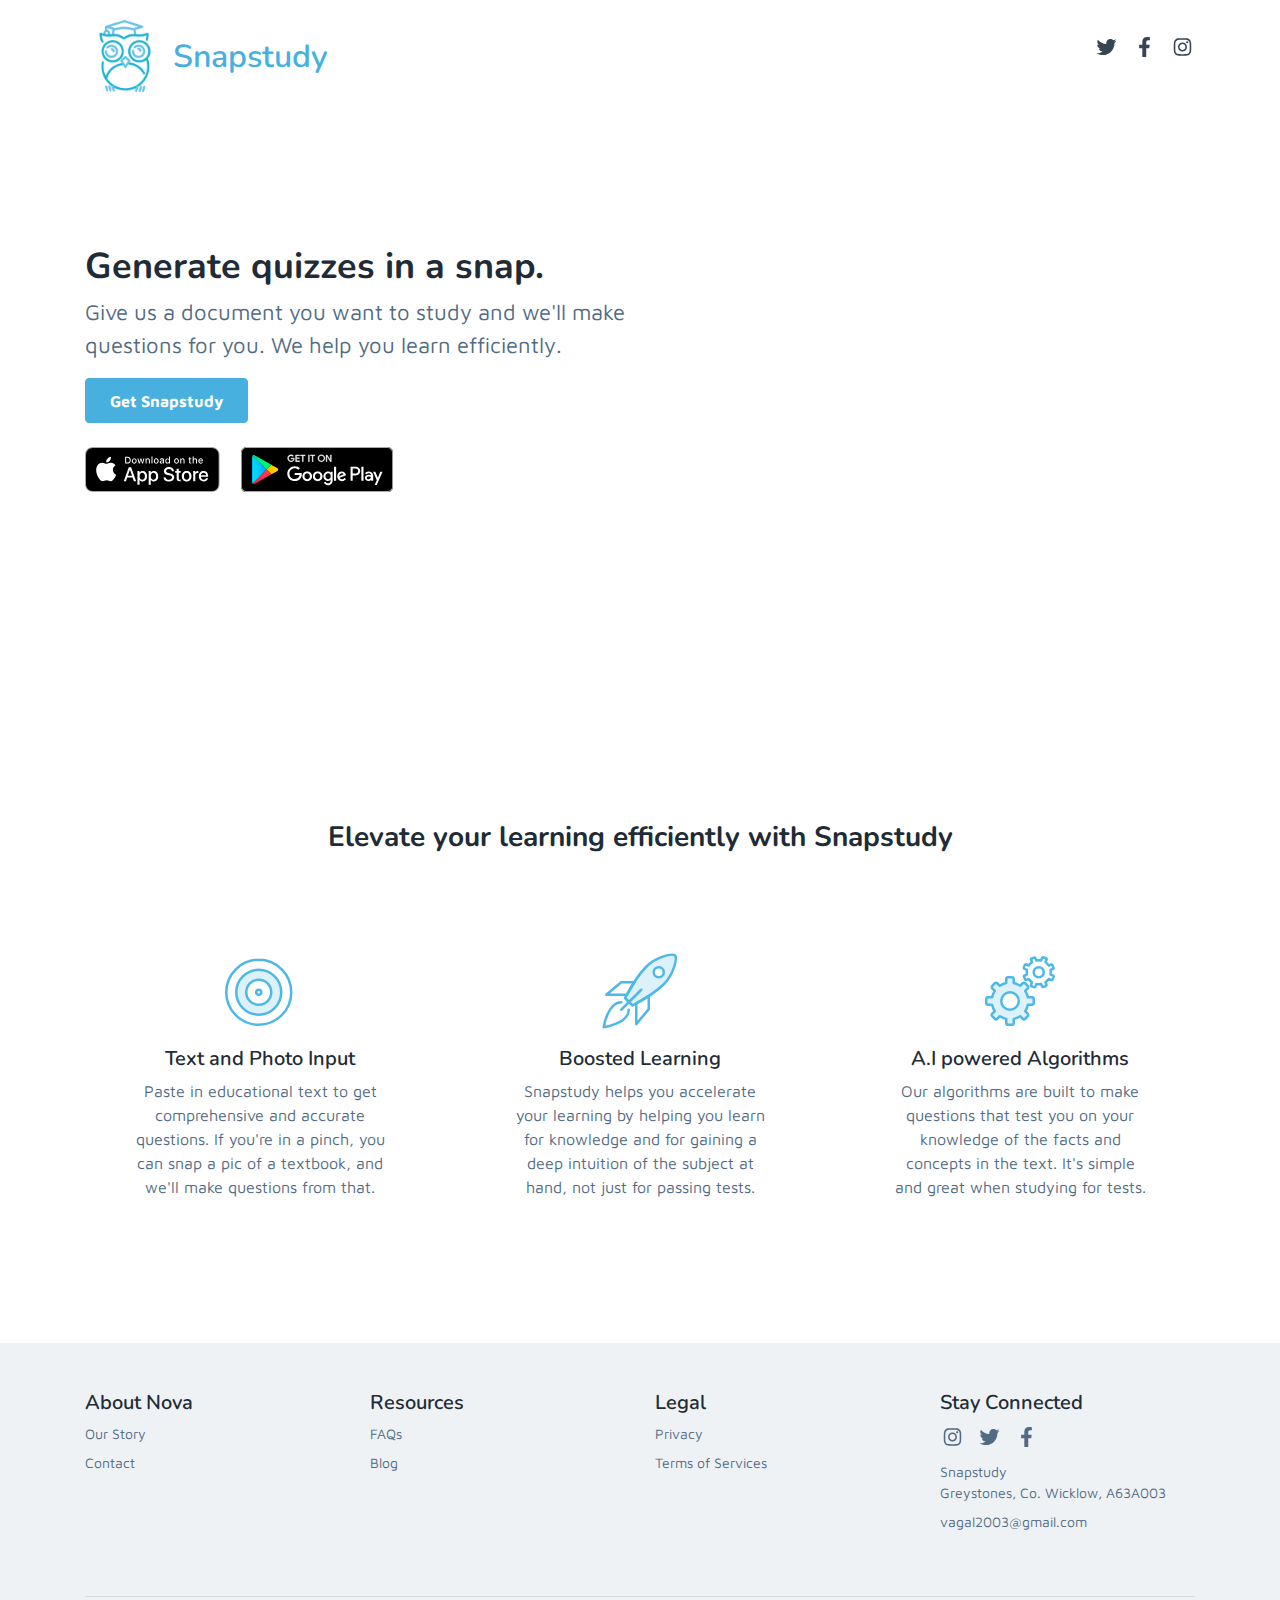
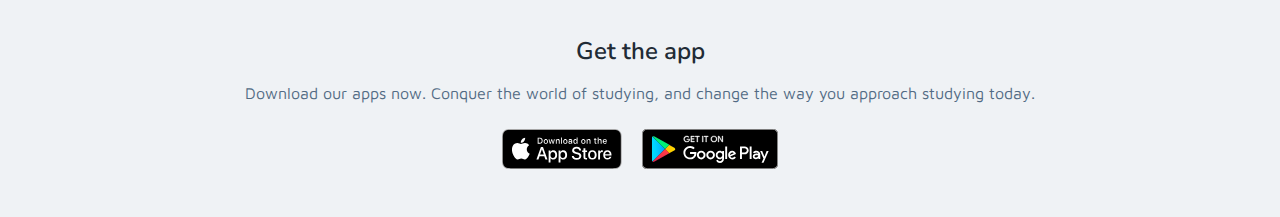
==== index.html @ 15ef6d5c "first commit" ====
<!DOCTYPE html>
<html lang="en"> 
<head>
    <title>Snapstudy - A.I powered Exam Generation</title>
    
    <!-- Meta -->
    <meta charset="utf-8">
    <meta http-equiv="X-UA-Compatible" content="IE=edge">
    <meta name="viewport" content="width=device-width, initial-scale=1.0">
    <meta name="description" content="Bootstrap 4 Mobile App Template">
    <meta name="author" content="Xiaoying Riley at 3rd Wave Media">    
    <!-- <link rel="shortcut icon" href="favicon.ico">  -->
    
    <!-- Google Font -->
    <link href="https://fonts.googleapis.com/css?family=Maven+Pro:400,500,700|Nunito:400,600,700" rel="stylesheet">
    
    <!-- FontAwesome JS-->
	<script defer src="assets/fontawesome/js/all.min.js"></script>
    
    <!-- Plugins CSS -->
    <link rel="stylesheet" href="assets/plugins/jquery-flipster/dist/jquery.flipster.min.css">
    
    
    <!-- Theme CSS -->  
    <link id="theme-style" rel="stylesheet" href="assets/css/theme.css">

</head> 

<body>
	
	<!-- DEMO ONLY --> 
	</div>
    
    <header class="header">
	    
        <div class="branding">
            
            <div class="container position-relative">

				<nav class="navbar navbar-expand-lg" >
                    <h1 class="site-logo"><a class="navbar-brand" href="/"><img class="logo-icon" src="assets/images/logo.png" alt="logo" width="80" height="80"> <span class="logo-text">Snapstudy</span></a></h1>
				</nav>
				
				<!-- // Free Version ONLY -->
				<ul class="social-list list-inline mb-0 position-absolute">
		            <li class="list-inline-item"><a class="text-dark" href="#"><i class="fab fa-twitter fa-fw"></i></a></li>
	                <li class="list-inline-item"><a class="text-dark" href="#"><i class="fab fa-facebook-f fa-fw"></i></a></li>
	                <li class="list-inline-item"><a class="text-dark" href="#"><i class="fab fa-instagram fa-fw"></i></a></li>
	            </ul><!--//social-list-->
	            
            </div><!--//container-->
            
        </div><!--//branding-->
        
        
    </header><!--//header-->
    
    
    <section class="hero-section">
	    <div class="container">
		    <div class="row figure-holder">
			    <div class="col-12 col-md-6 pt-3 pt-md-4">
				    <h2 class="site-headline font-weight-bold mt-lg-5 pt-lg-5">Generate quizzes in a snap.</h2>
				    <div class="site-tagline mb-3">Give us a document you want to study and we'll make questions for you. We help you learn efficiently.</div>
				    <div class="cta-btns">
					    <div class="mb-4"><a class="btn btn-primary font-weight-bold theme-btn" href="https://themes.3rdwavemedia.com/bootstrap-templates/free/nova-bootstrap-landing-page-template-for-mobile-apps/">Get Snapstudy</a></div>
					    <ul class="app-stores list-unstyled list-inline mx-auto mx-md-0 d-inline-block">
						    <li class="list-inline-item mr-3"><a href="#"><img class="ios" src="assets/images/appstore-apple.svg" alt="app-store"></a></li>
						    <li class="list-inline-item"><a target="_blank" href="https://play.google.com/store/apps/details?id=com.aidev.snapstudy"><img class="android" src="assets/images/appstore-android.svg" alt="google play"></a></li>
					    </ul>
				    </div>
			    </div>
		    </div><!--//row-->
	    </div>
    </section><!--//hero-section-->

    
    <section class="benefits-section py-5">
	    
	    <div class="container py-lg-5">
		    <h3 class="mb-5 text-center font-weight-bold">Elevate your learning efficiently with Snapstudy</h3>
		    <div class="row">
		        <div class="item col-12 col-lg-4">
				    <div class="item-inner text-center p-3 p-lg-5 ">
					    <img class="mb-3" src="assets/images/icon-target.svg" alt="" />
					    <h5>Text and Photo Input</h5>
					    <div>Paste in educational text to get comprehensive and accurate questions. If you're in a pinch, you can snap a pic of a textbook, and we'll make questions from that. </div>
				    </div><!--//item-inner-->
			    </div><!--//item-->
			    <div class="item col-12 col-lg-4">
				    <div class="item-inner text-center p-3 p-lg-5">
					    <img class="mb-3" src="assets/images/icon-rocket.svg" alt="" />
					    <h5>Boosted Learning</h5>
					    <div>Snapstudy helps you accelerate your learning by helping you learn for knowledge and for gaining a deep intuition of the subject at hand, not just for passing tests. </div>
				    </div><!--//item-inner-->
			    </div><!--//item-->
			    <div class="item col-12 col-lg-4">
				    <div class="item-inner text-center p-3 p-lg-5">
					    <img class="mb-3" src="assets/images/icon-cogs.svg" alt="" />
					    <h5>A.I powered Algorithms</h5>
					    <div>Our algorithms are built to make questions that test you on your knowledge of the facts and concepts in the text. It's simple and great when studying for tests. </div>
				    </div><!--//item-inner-->
			    </div><!--//item-->
		    </div><!--//row-->
		    <!-- <div class="pt-3 text-center">
			    <a class="btn btn-primary theme-btn theme-btn-ghost font-weight-bold" href="https://themes.3rdwavemedia.com/bootstrap-templates/free/nova-bootstrap-landing-page-template-for-mobile-apps/">Learn More</a>
		    </div> -->
	    </div>
	    
    </section><!--//benefits-section-->
    


    
               
    
    <footer class="footer theme-bg-primary">
	    <div class="container py-5 mb-3">
		    <div class="row">
			    <div class="footer-col col-6 col-lg-3">
				    <h4 class="col-heading">About Nova</h4>
				    <ul class="list-unstyled">
					    <li><a href="#">Our Story</a></li>
					    <li><a href="#">Contact</a></li>
					    
				    </ul>
			    </div><!--//footer-col-->
			    <div class="footer-col col-6 col-lg-3">
				    <h4 class="col-heading">Resources</h4>
				    <ul class="list-unstyled">
					    <li><a href="#">FAQs</a></li>
					    <li><a href="#">Blog</a></li>
				    </ul>
			    </div><!--//footer-col-->
			    <div class="footer-col col-6 col-lg-3">
				    <h4 class="col-heading">Legal</h4>
				    <ul class="list-unstyled">
					    <li><a href="#">Privacy</a></li>
					    <li><a href="#">Terms of Services</a></li>
				    </ul>
			    </div><!--//footer-col-->
			    <div class="footer-col col-6 col-lg-3">
				    <h4 class="col-heading">Stay Connected</h4>
				    <ul class="social-list list-unstyled mb-0">
					    <li class="list-inline-item"><a href="#"><i class="fab fa-instagram fa-fw"></i></a></li>
			            <li class="list-inline-item"><a href="#"><i class="fab fa-twitter fa-fw"></i></a></li>
		                <li class="list-inline-item"><a href="#"><i class="fab fa-facebook-f fa-fw"></i></a></li>
		                
		            </ul><!--//social-list-->
		            
		            <div class="mb-2">
			            Snapstudy<br>
			            Greystones, Co. Wicklow, A63A003 <br>
		            </div>
		            <div>
			            <a href="#">vagal2003@gmail.com</a>
			        </div>
		            
			    </div><!--//footer-col-->
		    </div><!--//row-->
	    </div><!--//container-->
	    <div class="container">
		    <hr>
	    </div>
	    <div class="download-area py-4">
		    <div class="container text-center">
			    <h3 class="mb-3">Get the app</h3>
		    <div class="section-intro mb-4 single-col-max-width mx-auto">Download our apps now. Conquer the world of studying, and change the way you approach studying today. </div>
			    <ul class="app-stores list-unstyled list-inline mx-auto  d-inline-block">
				    <li class="list-inline-item mr-3"><a href="#"><img class="ios" src="assets/images/appstore-apple.svg" alt="app-store"></a></li>
				    <li class="list-inline-item"><a href="#"><img class="android" src="assets/images/appstore-android.svg" alt="google play"></a></li>
			    </ul>
		    </div><!--//container-->
	    </div><!--//download-area-->

    </footer>

       
    <!-- Javascript -->          
    <script type="text/javascript" src="assets/plugins/jquery-3.4.1.min.js"></script>
    <script type="text/javascript" src="assets/plugins/popper.min.js"></script>
    <script type="text/javascript" src="assets/plugins/bootstrap/js/bootstrap.min.js"></script>  
    
    <!-- Page Specific JS -->
    <script type="text/javascript" src="assets/plugins/jquery-flipster/dist/jquery.flipster.min.js"></script> 
    <script type="text/javascript" src="assets/js/flipster-custom.js"></script> 


</body>
</html>
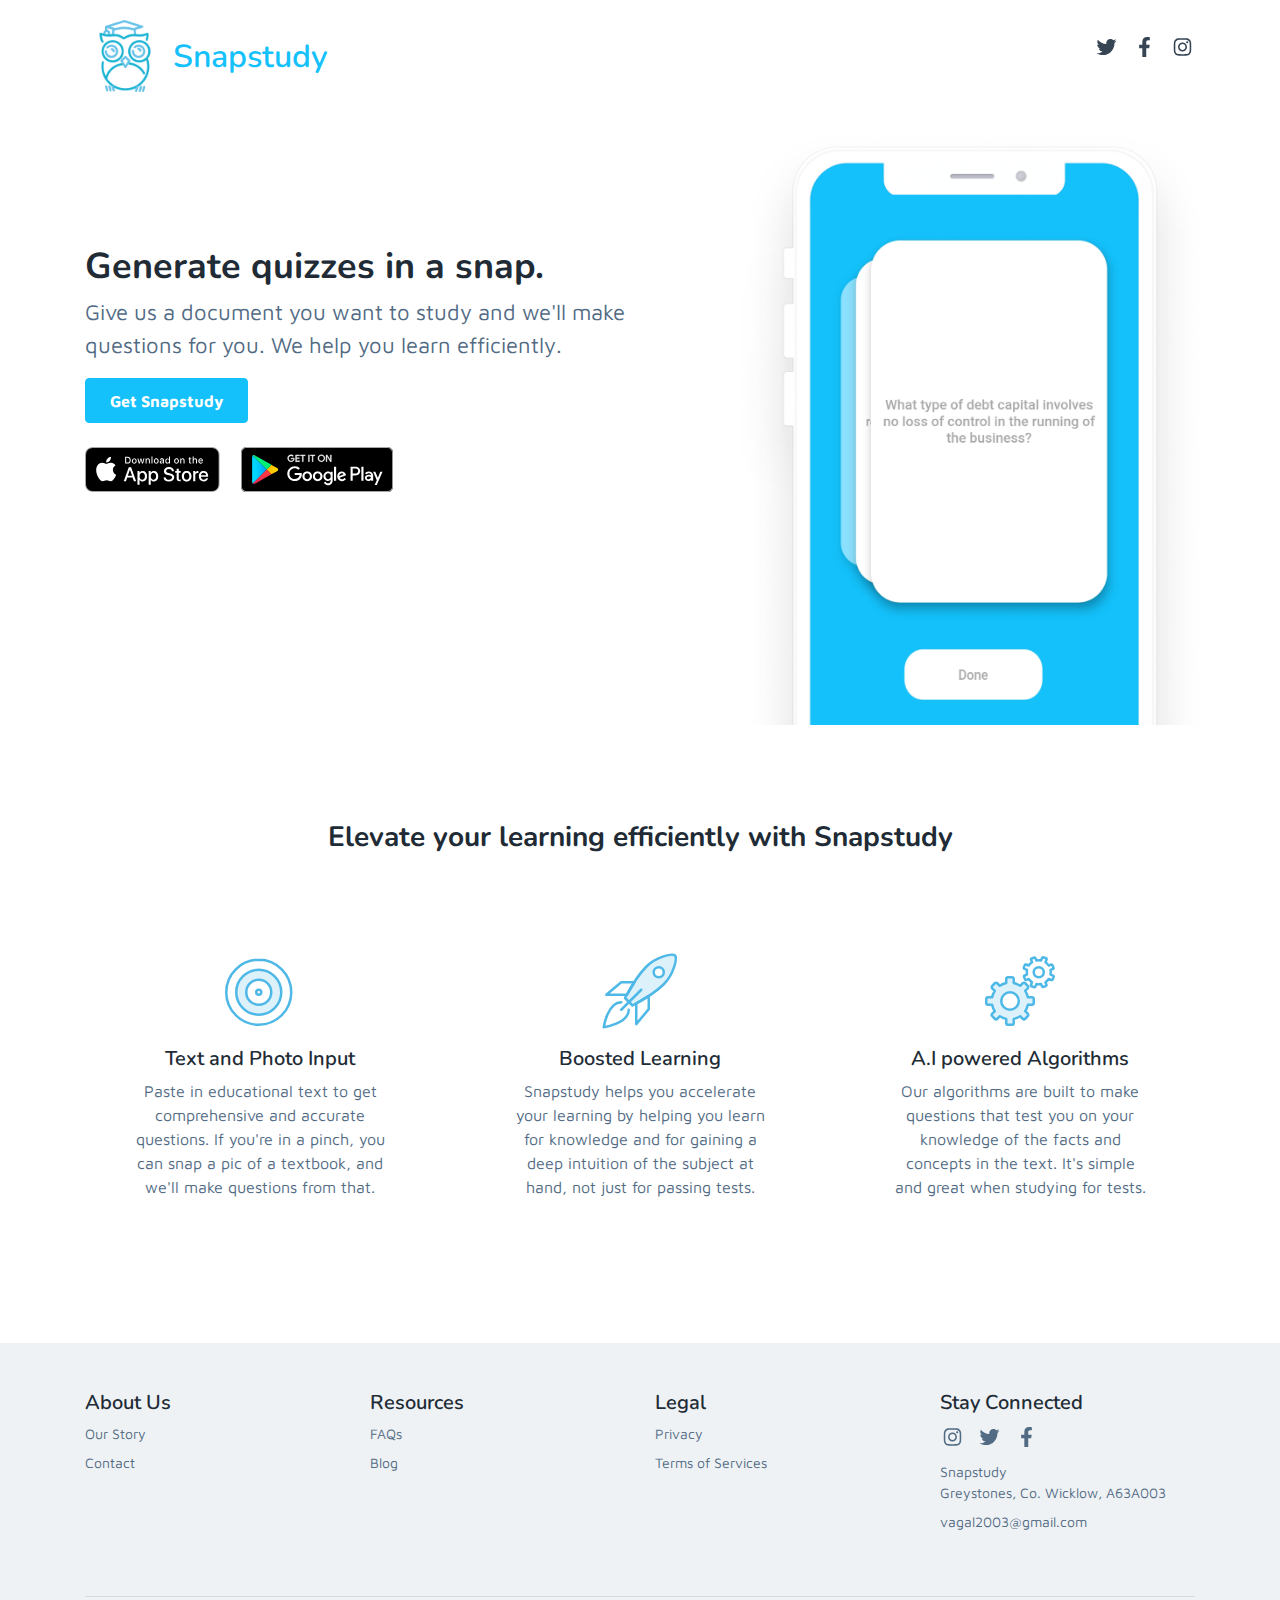
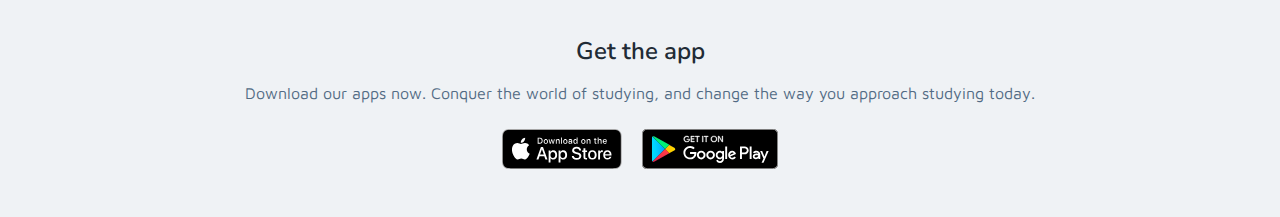
==== commit 003398b5: "updated stuff added terms of service" ====
--- a/index.html
+++ b/index.html
@@ -63,7 +63,7 @@
 				    <h2 class="site-headline font-weight-bold mt-lg-5 pt-lg-5">Generate quizzes in a snap.</h2>
 				    <div class="site-tagline mb-3">Give us a document you want to study and we'll make questions for you. We help you learn efficiently.</div>
 				    <div class="cta-btns">
-					    <div class="mb-4"><a class="btn btn-primary font-weight-bold theme-btn" href="https://themes.3rdwavemedia.com/bootstrap-templates/free/nova-bootstrap-landing-page-template-for-mobile-apps/">Get Snapstudy</a></div>
+					    <div class="mb-4"><a class="btn btn-primary font-weight-bold theme-btn" href="https://play.google.com/store/apps/details?id=com.aidev.snapstudy">Get Snapstudy</a></div>
 					    <ul class="app-stores list-unstyled list-inline mx-auto mx-md-0 d-inline-block">
 						    <li class="list-inline-item mr-3"><a href="#"><img class="ios" src="assets/images/appstore-apple.svg" alt="app-store"></a></li>
 						    <li class="list-inline-item"><a target="_blank" href="https://play.google.com/store/apps/details?id=com.aidev.snapstudy"><img class="android" src="assets/images/appstore-android.svg" alt="google play"></a></li>
@@ -103,7 +103,7 @@
 			    </div><!--//item-->
 		    </div><!--//row-->
 		    <!-- <div class="pt-3 text-center">
-			    <a class="btn btn-primary theme-btn theme-btn-ghost font-weight-bold" href="https://themes.3rdwavemedia.com/bootstrap-templates/free/nova-bootstrap-landing-page-template-for-mobile-apps/">Learn More</a>
+			    <a class="btn btn-primary theme-btn theme-btn-ghost font-weight-bold" href="https://themes.3rdwavemedia.com/bootstrap-templates/free/-bootstrap-landing-page-template-for-mobile-apps/">Learn More</a>
 		    </div> -->
 	    </div>
 	    
@@ -118,7 +118,7 @@
 	    <div class="container py-5 mb-3">
 		    <div class="row">
 			    <div class="footer-col col-6 col-lg-3">
-				    <h4 class="col-heading">About Nova</h4>
+				    <h4 class="col-heading">About Us</h4>
 				    <ul class="list-unstyled">
 					    <li><a href="#">Our Story</a></li>
 					    <li><a href="#">Contact</a></li>
@@ -135,8 +135,8 @@
 			    <div class="footer-col col-6 col-lg-3">
 				    <h4 class="col-heading">Legal</h4>
 				    <ul class="list-unstyled">
-					    <li><a href="#">Privacy</a></li>
-					    <li><a href="#">Terms of Services</a></li>
+					    <li><a href="https://snapstudy.flycricket.io/privacy.html">Privacy</a></li>
+					    <li><a href="https://snapstudy.flycricket.io/terms.html">Terms of Services</a></li>
 				    </ul>
 			    </div><!--//footer-col-->
 			    <div class="footer-col col-6 col-lg-3">
@@ -168,7 +168,7 @@
 		    <div class="section-intro mb-4 single-col-max-width mx-auto">Download our apps now. Conquer the world of studying, and change the way you approach studying today. </div>
 			    <ul class="app-stores list-unstyled list-inline mx-auto  d-inline-block">
 				    <li class="list-inline-item mr-3"><a href="#"><img class="ios" src="assets/images/appstore-apple.svg" alt="app-store"></a></li>
-				    <li class="list-inline-item"><a href="#"><img class="android" src="assets/images/appstore-android.svg" alt="google play"></a></li>
+				    <li class="list-inline-item"><a href="https://play.google.com/store/apps/details?id=com.aidev.snapstudy"><img class="android" src="assets/images/appstore-android.svg" alt="google play"></a></li>
 			    </ul>
 		    </div><!--//container-->
 	    </div><!--//download-area-->
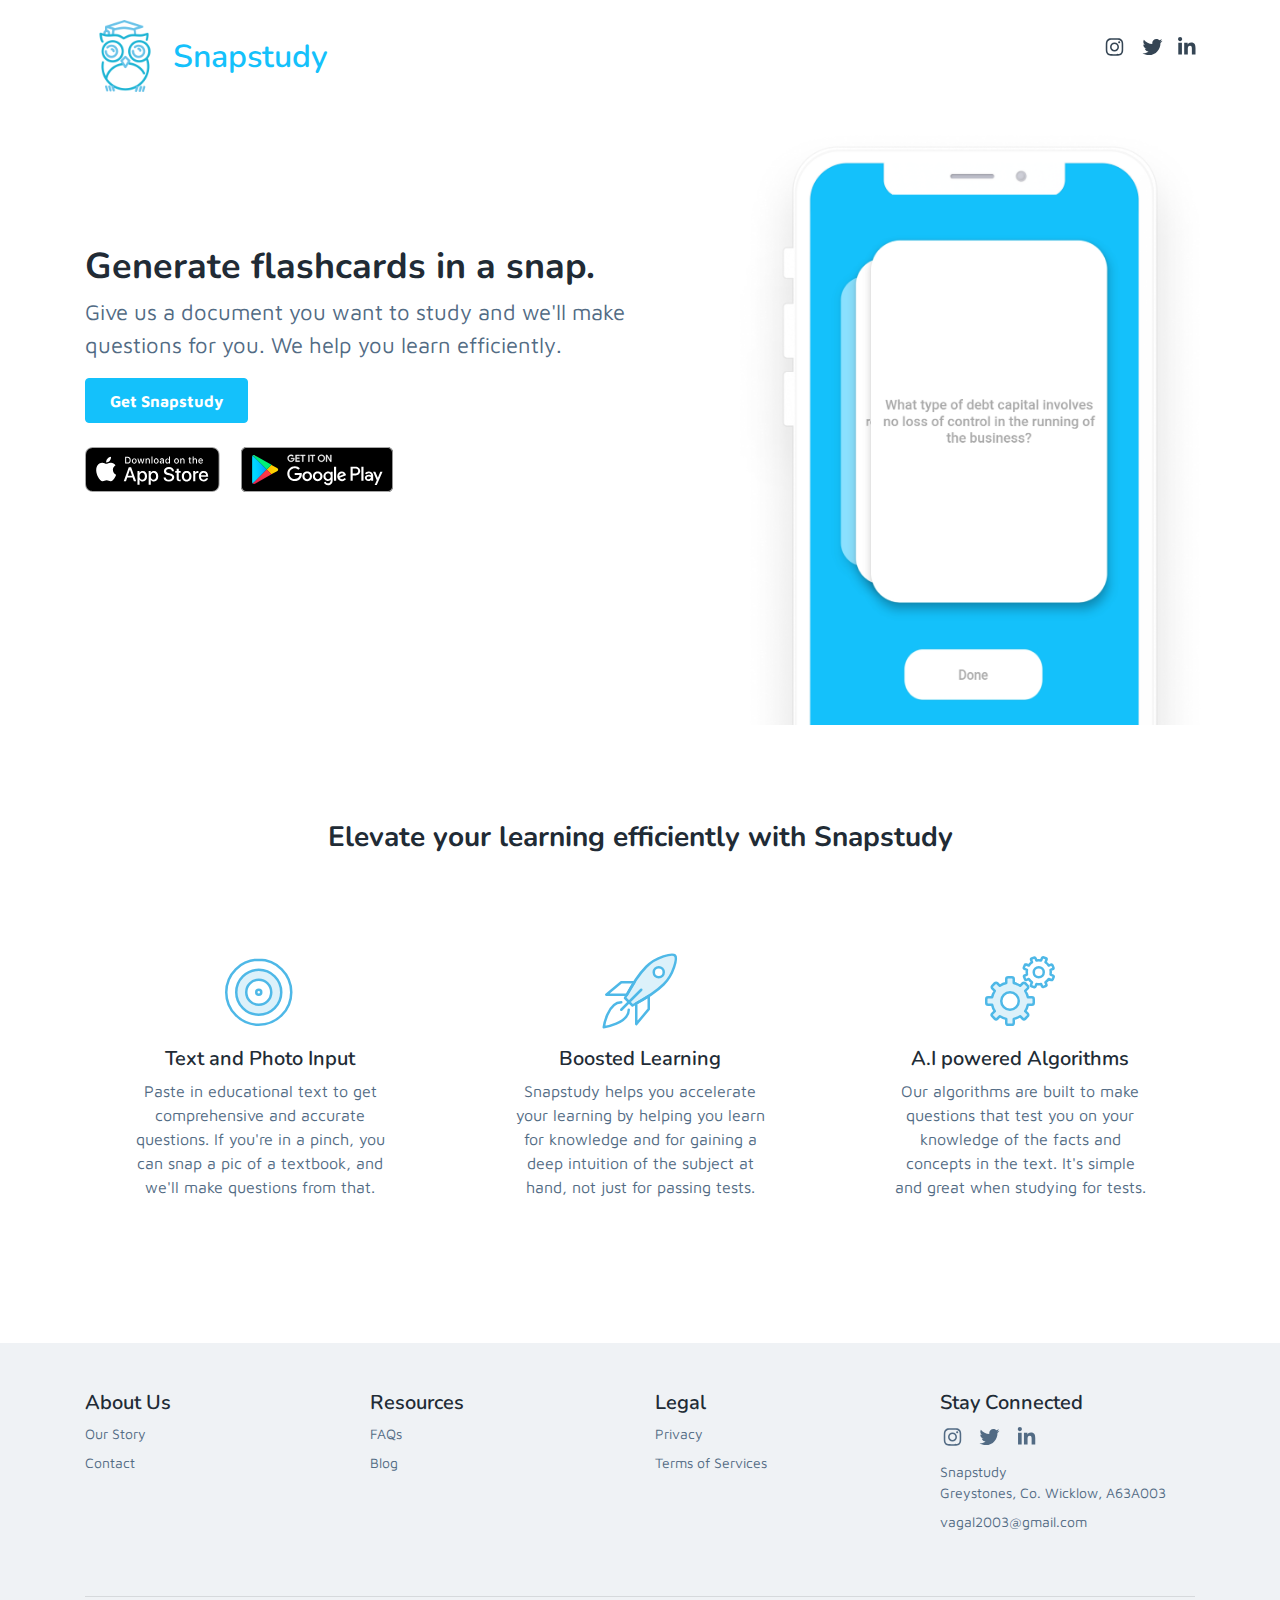
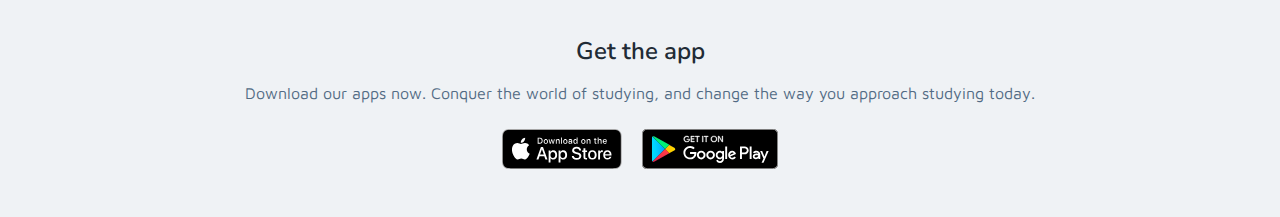
==== commit 42675c9d: "removed fb added linkedin link" ====
--- a/index.html
+++ b/index.html
@@ -38,14 +38,14 @@
             <div class="container position-relative">
 
 				<nav class="navbar navbar-expand-lg" >
-                    <h1 class="site-logo"><a class="navbar-brand" href="/"><img class="logo-icon" src="assets/images/logo.png" alt="logo" width="80" height="80"> <span class="logo-text">Snapstudy</span></a></h1>
+                    <h1 class="site-logo"><a target="_blank" class="navbar-brand" href="/"><img class="logo-icon" src="assets/images/logo.png" alt="logo" width="80" height="80"> <span class="logo-text">Snapstudy</span></a></h1>
 				</nav>
 				
 				<!-- // Free Version ONLY -->
 				<ul class="social-list list-inline mb-0 position-absolute">
-		            <li class="list-inline-item"><a class="text-dark" href="#"><i class="fab fa-twitter fa-fw"></i></a></li>
-	                <li class="list-inline-item"><a class="text-dark" href="#"><i class="fab fa-facebook-f fa-fw"></i></a></li>
-	                <li class="list-inline-item"><a class="text-dark" href="#"><i class="fab fa-instagram fa-fw"></i></a></li>
+					<li class="list-inline-item"><a target="_blank" class="text-dark" href="#"><i class="fab fa-instagram fa-fw"></i></a></li>
+		            <li class="list-inline-item"><a target="_blank" class="text-dark" href="#"><i class="fab fa-twitter fa-fw"></i></a></li>
+	                <li class="list-inline-item"><a target="_blank" class="text-dark" href="https://www.linkedin.com/company/snapstudy/"><i class="fab fa-linkedin-in"></i></a></li>
 	            </ul><!--//social-list-->
 	            
             </div><!--//container-->
@@ -60,13 +60,13 @@
 	    <div class="container">
 		    <div class="row figure-holder">
 			    <div class="col-12 col-md-6 pt-3 pt-md-4">
-				    <h2 class="site-headline font-weight-bold mt-lg-5 pt-lg-5">Generate quizzes in a snap.</h2>
+				    <h2 class="site-headline font-weight-bold mt-lg-5 pt-lg-5">Generate flashcards in a snap.</h2>
 				    <div class="site-tagline mb-3">Give us a document you want to study and we'll make questions for you. We help you learn efficiently.</div>
 				    <div class="cta-btns">
-					    <div class="mb-4"><a class="btn btn-primary font-weight-bold theme-btn" href="https://play.google.com/store/apps/details?id=com.aidev.snapstudy">Get Snapstudy</a></div>
+					    <div class="mb-4"><a target="_blank" class="btn btn-primary font-weight-bold theme-btn" href="https://play.google.com/store/apps/details?id=com.aidev.snapstudy">Get Snapstudy</a></div>
 					    <ul class="app-stores list-unstyled list-inline mx-auto mx-md-0 d-inline-block">
-						    <li class="list-inline-item mr-3"><a href="#"><img class="ios" src="assets/images/appstore-apple.svg" alt="app-store"></a></li>
-						    <li class="list-inline-item"><a target="_blank" href="https://play.google.com/store/apps/details?id=com.aidev.snapstudy"><img class="android" src="assets/images/appstore-android.svg" alt="google play"></a></li>
+						    <li class="list-inline-item mr-3"><a target="_blank" href="#"><img class="ios" src="assets/images/appstore-apple.svg" alt="app-store"></a></li>
+						    <li class="list-inline-item"><a target="_blank" target="_blank" href="https://play.google.com/store/apps/details?id=com.aidev.snapstudy"><img class="android" src="assets/images/appstore-android.svg" alt="google play"></a></li>
 					    </ul>
 				    </div>
 			    </div>
@@ -103,7 +103,7 @@
 			    </div><!--//item-->
 		    </div><!--//row-->
 		    <!-- <div class="pt-3 text-center">
-			    <a class="btn btn-primary theme-btn theme-btn-ghost font-weight-bold" href="https://themes.3rdwavemedia.com/bootstrap-templates/free/-bootstrap-landing-page-template-for-mobile-apps/">Learn More</a>
+			    <a target="_blank" class="btn btn-primary theme-btn theme-btn-ghost font-weight-bold" href="https://themes.3rdwavemedia.com/bootstrap-templates/free/-bootstrap-landing-page-template-for-mobile-apps/">Learn More</a>
 		    </div> -->
 	    </div>
 	    
@@ -120,31 +120,31 @@
 			    <div class="footer-col col-6 col-lg-3">
 				    <h4 class="col-heading">About Us</h4>
 				    <ul class="list-unstyled">
-					    <li><a href="#">Our Story</a></li>
-					    <li><a href="#">Contact</a></li>
+					    <li><a target="_blank" href="#">Our Story</a></li>
+					    <li><a target="_blank" href="mailto:vagal2003@gmail.com">Contact</a></li>
 					    
 				    </ul>
 			    </div><!--//footer-col-->
 			    <div class="footer-col col-6 col-lg-3">
 				    <h4 class="col-heading">Resources</h4>
 				    <ul class="list-unstyled">
-					    <li><a href="#">FAQs</a></li>
-					    <li><a href="#">Blog</a></li>
+					    <li><a target="_blank" href="#">FAQs</a></li>
+					    <li><a target="_blank" href="#">Blog</a></li>
 				    </ul>
 			    </div><!--//footer-col-->
 			    <div class="footer-col col-6 col-lg-3">
 				    <h4 class="col-heading">Legal</h4>
 				    <ul class="list-unstyled">
-					    <li><a href="https://snapstudy.flycricket.io/privacy.html">Privacy</a></li>
-					    <li><a href="https://snapstudy.flycricket.io/terms.html">Terms of Services</a></li>
+					    <li><a target="_blank" href="https://snapstudy.flycricket.io/privacy.html">Privacy</a></li>
+					    <li><a target="_blank" href="https://snapstudy.flycricket.io/terms.html">Terms of Services</a></li>
 				    </ul>
 			    </div><!--//footer-col-->
 			    <div class="footer-col col-6 col-lg-3">
 				    <h4 class="col-heading">Stay Connected</h4>
 				    <ul class="social-list list-unstyled mb-0">
-					    <li class="list-inline-item"><a href="#"><i class="fab fa-instagram fa-fw"></i></a></li>
-			            <li class="list-inline-item"><a href="#"><i class="fab fa-twitter fa-fw"></i></a></li>
-		                <li class="list-inline-item"><a href="#"><i class="fab fa-facebook-f fa-fw"></i></a></li>
+					    <li class="list-inline-item"><a target="_blank" href="#"><i class="fab fa-instagram fa-fw"></i></a></li>
+			            <li class="list-inline-item"><a target="_blank" href="#"><i class="fab fa-twitter fa-fw"></i></a></li>
+		                <li class="list-inline-item"><a target="_blank" href="https://www.linkedin.com/company/snapstudy/"><i class="fab fa-linkedin-in fa-fw"></i></a></li>
 		                
 		            </ul><!--//social-list-->
 		            
@@ -153,7 +153,7 @@
 			            Greystones, Co. Wicklow, A63A003 <br>
 		            </div>
 		            <div>
-			            <a href="#">vagal2003@gmail.com</a>
+			            <a target="_blank" href="#">vagal2003@gmail.com</a>
 			        </div>
 		            
 			    </div><!--//footer-col-->
@@ -167,8 +167,8 @@
 			    <h3 class="mb-3">Get the app</h3>
 		    <div class="section-intro mb-4 single-col-max-width mx-auto">Download our apps now. Conquer the world of studying, and change the way you approach studying today. </div>
 			    <ul class="app-stores list-unstyled list-inline mx-auto  d-inline-block">
-				    <li class="list-inline-item mr-3"><a href="#"><img class="ios" src="assets/images/appstore-apple.svg" alt="app-store"></a></li>
-				    <li class="list-inline-item"><a href="https://play.google.com/store/apps/details?id=com.aidev.snapstudy"><img class="android" src="assets/images/appstore-android.svg" alt="google play"></a></li>
+				    <li class="list-inline-item mr-3"><a target="_blank" href="#"><img class="ios" src="assets/images/appstore-apple.svg" alt="app-store"></a></li>
+				    <li class="list-inline-item"><a target="_blank" href="https://play.google.com/store/apps/details?id=com.aidev.snapstudy"><img class="android" src="assets/images/appstore-android.svg" alt="google play"></a></li>
 			    </ul>
 		    </div><!--//container-->
 	    </div><!--//download-area-->
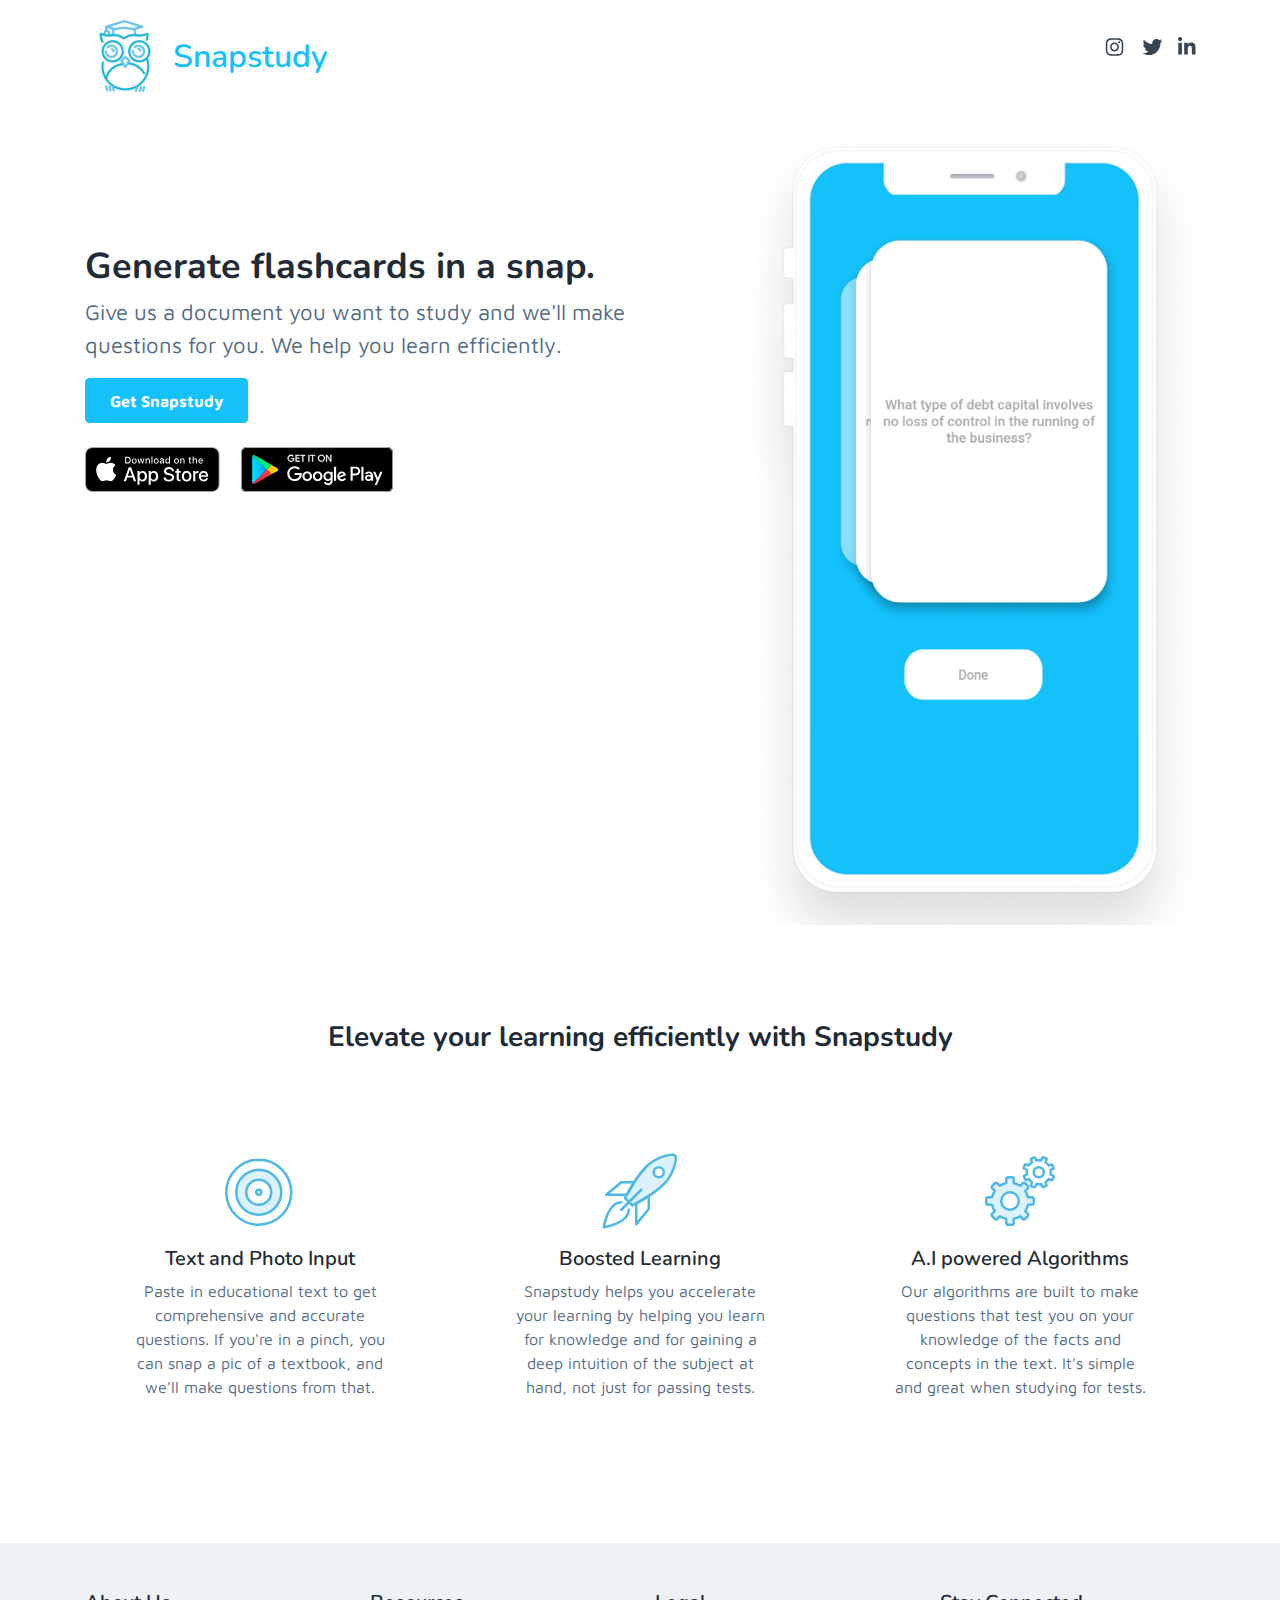
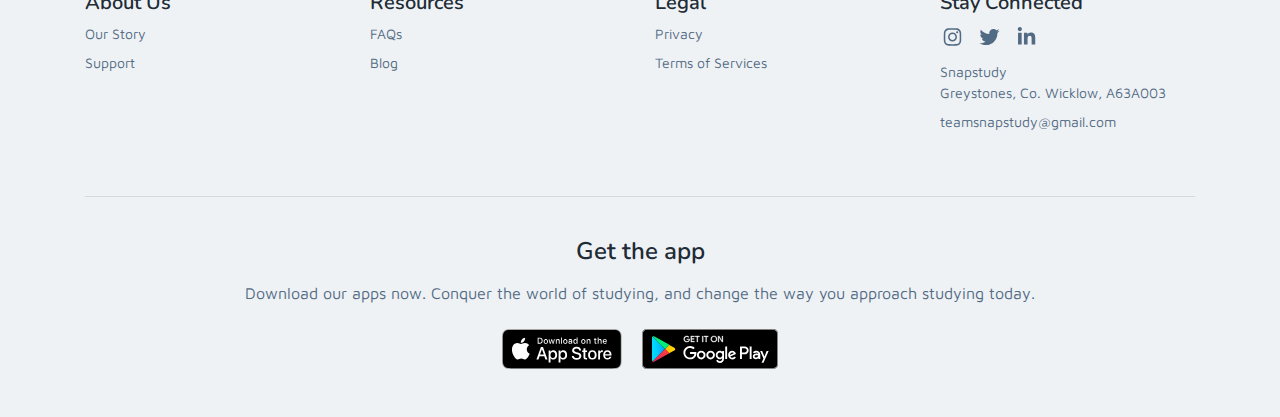
==== commit 1d0dfa3c: "added ig" ====
--- a/index.html
+++ b/index.html
@@ -43,8 +43,8 @@
 				
 				<!-- // Free Version ONLY -->
 				<ul class="social-list list-inline mb-0 position-absolute">
-					<li class="list-inline-item"><a target="_blank" class="text-dark" href="#"><i class="fab fa-instagram fa-fw"></i></a></li>
-		            <li class="list-inline-item"><a target="_blank" class="text-dark" href="#"><i class="fab fa-twitter fa-fw"></i></a></li>
+					<li class="list-inline-item"><a target="_blank" class="text-dark" href="https://www.instagram.com/teamsnapstudy/"><i class="fab fa-instagram fa-fw"></i></a></li>
+		            <li class="list-inline-item"><a target="_blank" class="text-dark" href="https://twitter.com/SnapstudyT"><i class="fab fa-twitter fa-fw"></i></a></li>
 	                <li class="list-inline-item"><a target="_blank" class="text-dark" href="https://www.linkedin.com/company/snapstudy/"><i class="fab fa-linkedin-in"></i></a></li>
 	            </ul><!--//social-list-->
 	            
@@ -121,7 +121,7 @@
 				    <h4 class="col-heading">About Us</h4>
 				    <ul class="list-unstyled">
 					    <li><a target="_blank" href="#">Our Story</a></li>
-					    <li><a target="_blank" href="mailto:vagal2003@gmail.com">Contact</a></li>
+					    <li><a target="_blank" href="support.html">Support</a></li>
 					    
 				    </ul>
 			    </div><!--//footer-col-->
@@ -142,8 +142,8 @@
 			    <div class="footer-col col-6 col-lg-3">
 				    <h4 class="col-heading">Stay Connected</h4>
 				    <ul class="social-list list-unstyled mb-0">
-					    <li class="list-inline-item"><a target="_blank" href="#"><i class="fab fa-instagram fa-fw"></i></a></li>
-			            <li class="list-inline-item"><a target="_blank" href="#"><i class="fab fa-twitter fa-fw"></i></a></li>
+					    <li class="list-inline-item"><a target="_blank" href="https://www.instagram.com/teamsnapstudy/"><i class="fab fa-instagram fa-fw"></i></a></li>
+			            <li class="list-inline-item"><a target="_blank" href="https://twitter.com/SnapstudyT"><i class="fab fa-twitter fa-fw"></i></a></li>
 		                <li class="list-inline-item"><a target="_blank" href="https://www.linkedin.com/company/snapstudy/"><i class="fab fa-linkedin-in fa-fw"></i></a></li>
 		                
 		            </ul><!--//social-list-->
@@ -153,7 +153,7 @@
 			            Greystones, Co. Wicklow, A63A003 <br>
 		            </div>
 		            <div>
-			            <a target="_blank" href="#">vagal2003@gmail.com</a>
+			            <a target="_blank" href="#">teamsnapstudy@gmail.com</a>
 			        </div>
 		            
 			    </div><!--//footer-col-->
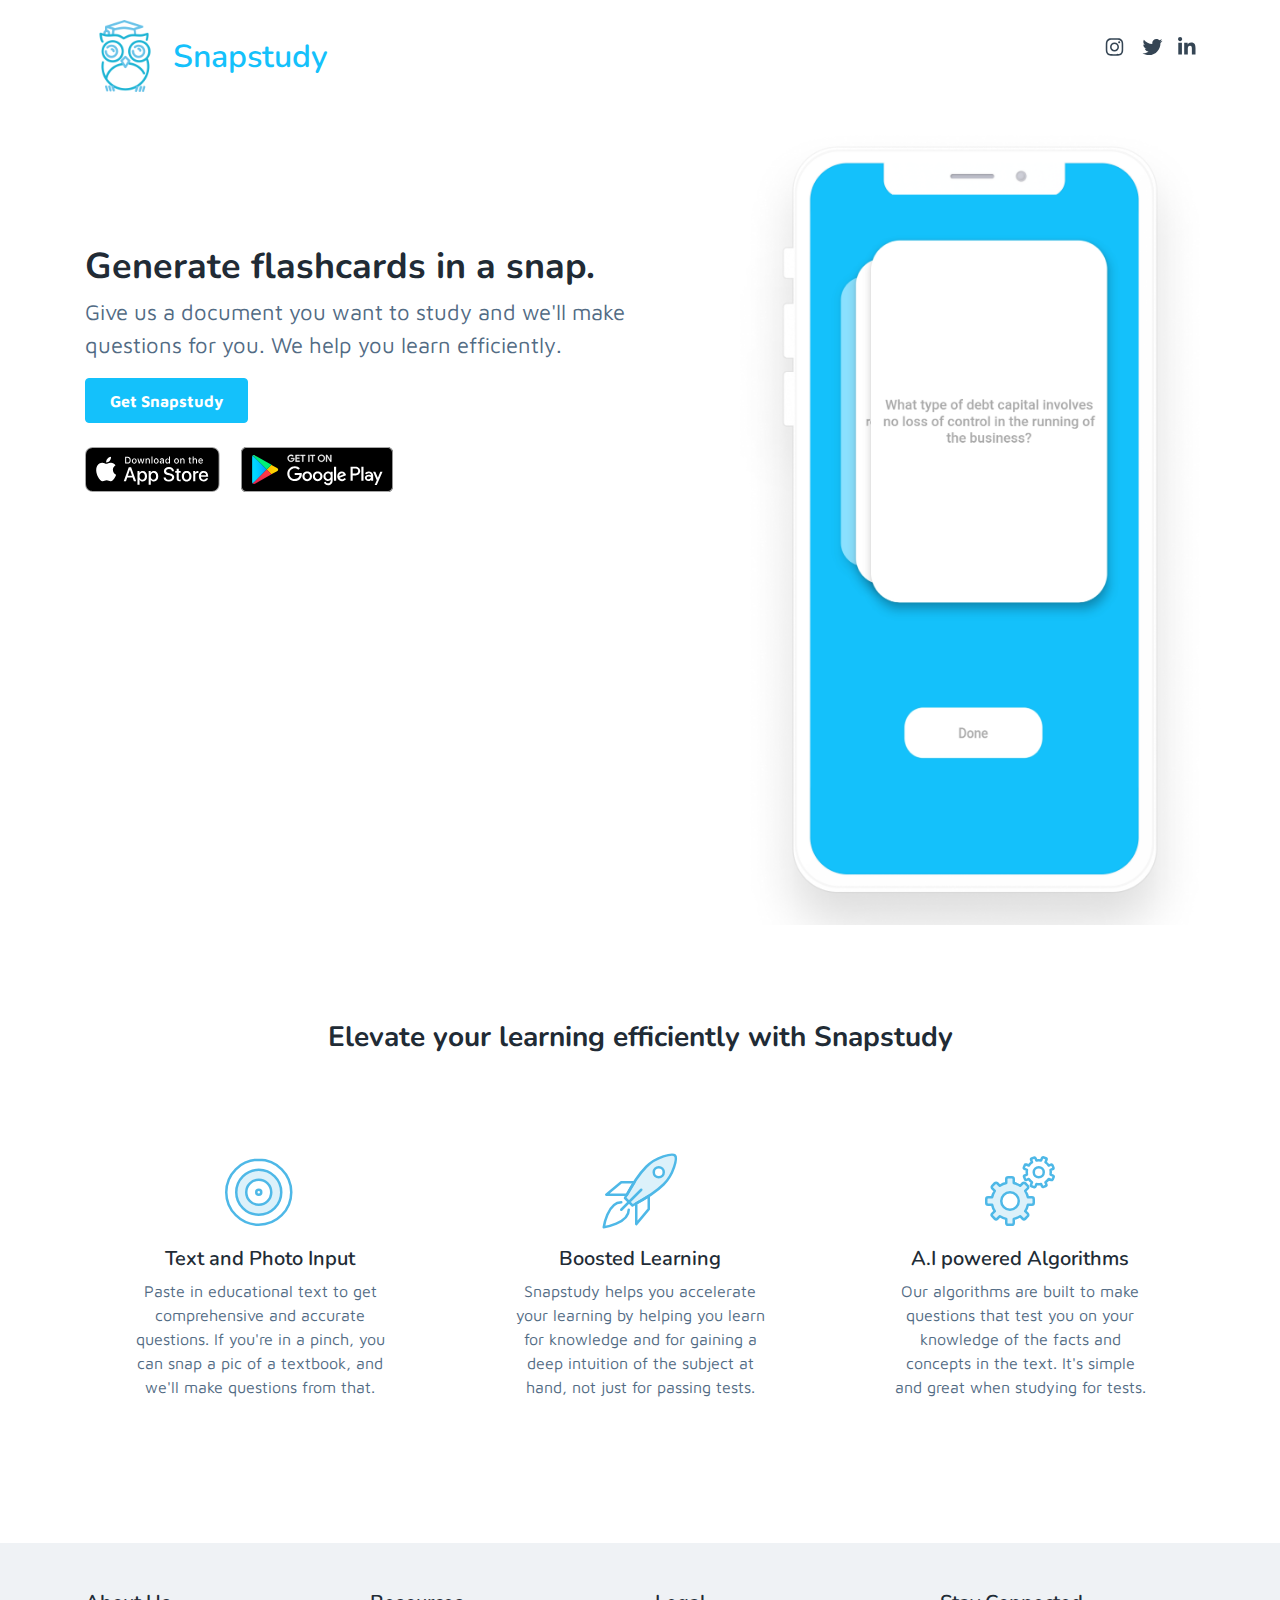
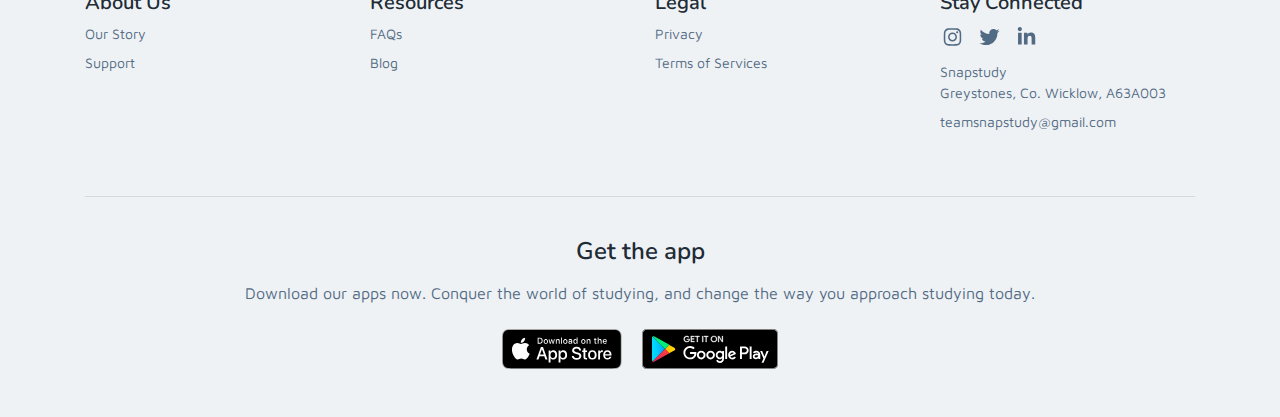
==== commit 85edefdc: "added mailto 2" ====
--- a/index.html
+++ b/index.html
@@ -128,7 +128,7 @@
 			    <div class="footer-col col-6 col-lg-3">
 				    <h4 class="col-heading">Resources</h4>
 				    <ul class="list-unstyled">
-					    <li><a target="_blank" href="#">FAQs</a></li>
+					    <li><a target="_blank" href="faq.html">FAQs</a></li>
 					    <li><a target="_blank" href="#">Blog</a></li>
 				    </ul>
 			    </div><!--//footer-col-->
@@ -153,7 +153,7 @@
 			            Greystones, Co. Wicklow, A63A003 <br>
 		            </div>
 		            <div>
-			            <a target="_blank" href="#">teamsnapstudy@gmail.com</a>
+			            <a target="_blank" href="mailto:teamsnapstudy@gmail.com">teamsnapstudy@gmail.com</a>
 			        </div>
 		            
 			    </div><!--//footer-col-->
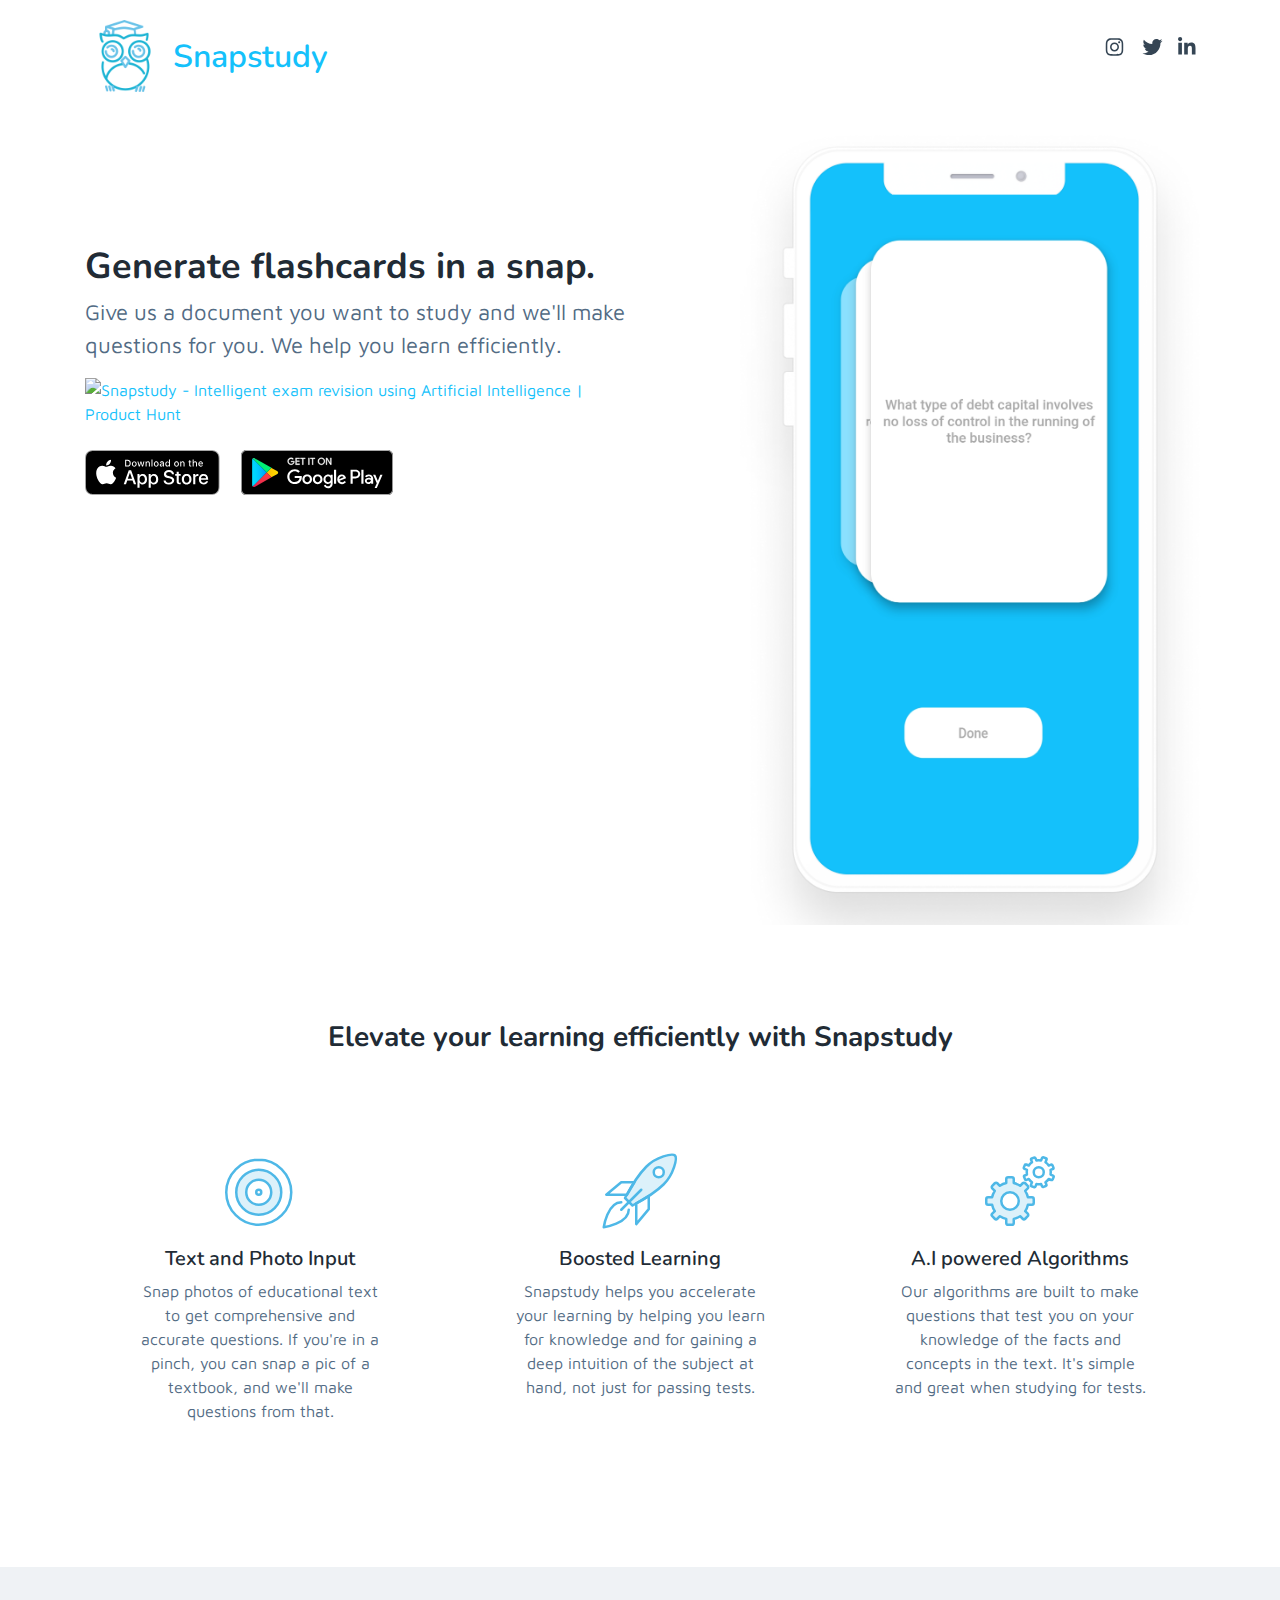
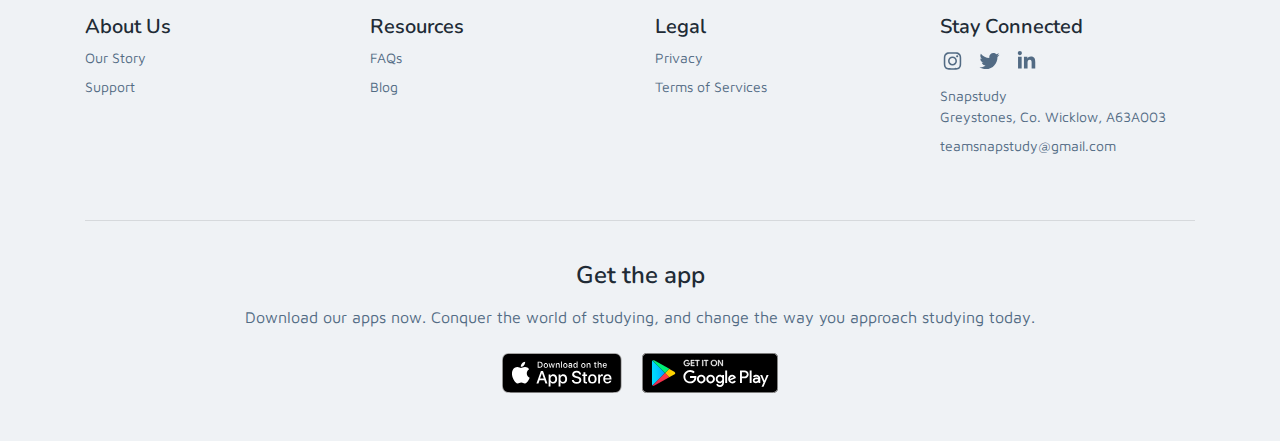
==== commit 63f90a32: "added product hunt badge" ====
--- a/index.html
+++ b/index.html
@@ -63,9 +63,9 @@
 				    <h2 class="site-headline font-weight-bold mt-lg-5 pt-lg-5">Generate flashcards in a snap.</h2>
 				    <div class="site-tagline mb-3">Give us a document you want to study and we'll make questions for you. We help you learn efficiently.</div>
 				    <div class="cta-btns">
-					    <div class="mb-4"><a target="_blank" class="btn btn-primary font-weight-bold theme-btn" href="https://play.google.com/store/apps/details?id=com.aidev.snapstudy">Get Snapstudy</a></div>
+					    <div class="mb-4"><a href="https://www.producthunt.com/posts/snapstudy-2?utm_source=badge-featured&utm_medium=badge&utm_souce=badge-snapstudy-2" target="_blank"><img src="https://api.producthunt.com/widgets/embed-image/v1/featured.svg?post_id=293410&theme=light" alt="Snapstudy - Intelligent exam revision using Artificial Intelligence | Product Hunt" style="width: 250px; height: 54px;" width="250" height="54" /></a></div>
 					    <ul class="app-stores list-unstyled list-inline mx-auto mx-md-0 d-inline-block">
-						    <li class="list-inline-item mr-3"><a target="_blank" href="#"><img class="ios" src="assets/images/appstore-apple.svg" alt="app-store"></a></li>
+						    <li class="list-inline-item mr-3"><a target="_blank" href="https://apps.apple.com/ie/app/snapstudy/id1562322160"><img class="ios" src="assets/images/appstore-apple.svg" alt="app-store"></a></li>
 						    <li class="list-inline-item"><a target="_blank" target="_blank" href="https://play.google.com/store/apps/details?id=com.aidev.snapstudy"><img class="android" src="assets/images/appstore-android.svg" alt="google play"></a></li>
 					    </ul>
 				    </div>
@@ -84,7 +84,7 @@
 				    <div class="item-inner text-center p-3 p-lg-5 ">
 					    <img class="mb-3" src="assets/images/icon-target.svg" alt="" />
 					    <h5>Text and Photo Input</h5>
-					    <div>Paste in educational text to get comprehensive and accurate questions. If you're in a pinch, you can snap a pic of a textbook, and we'll make questions from that. </div>
+					    <div>Snap photos of educational text to get comprehensive and accurate questions. If you're in a pinch, you can snap a pic of a textbook, and we'll make questions from that. </div>
 				    </div><!--//item-inner-->
 			    </div><!--//item-->
 			    <div class="item col-12 col-lg-4">
@@ -167,7 +167,7 @@
 			    <h3 class="mb-3">Get the app</h3>
 		    <div class="section-intro mb-4 single-col-max-width mx-auto">Download our apps now. Conquer the world of studying, and change the way you approach studying today. </div>
 			    <ul class="app-stores list-unstyled list-inline mx-auto  d-inline-block">
-				    <li class="list-inline-item mr-3"><a target="_blank" href="#"><img class="ios" src="assets/images/appstore-apple.svg" alt="app-store"></a></li>
+				    <li class="list-inline-item mr-3"><a target="_blank" href="https://apps.apple.com/ie/app/snapstudy/id1562322160"><img class="ios" src="assets/images/appstore-apple.svg" alt="app-store"></a></li>
 				    <li class="list-inline-item"><a target="_blank" href="https://play.google.com/store/apps/details?id=com.aidev.snapstudy"><img class="android" src="assets/images/appstore-android.svg" alt="google play"></a></li>
 			    </ul>
 		    </div><!--//container-->
